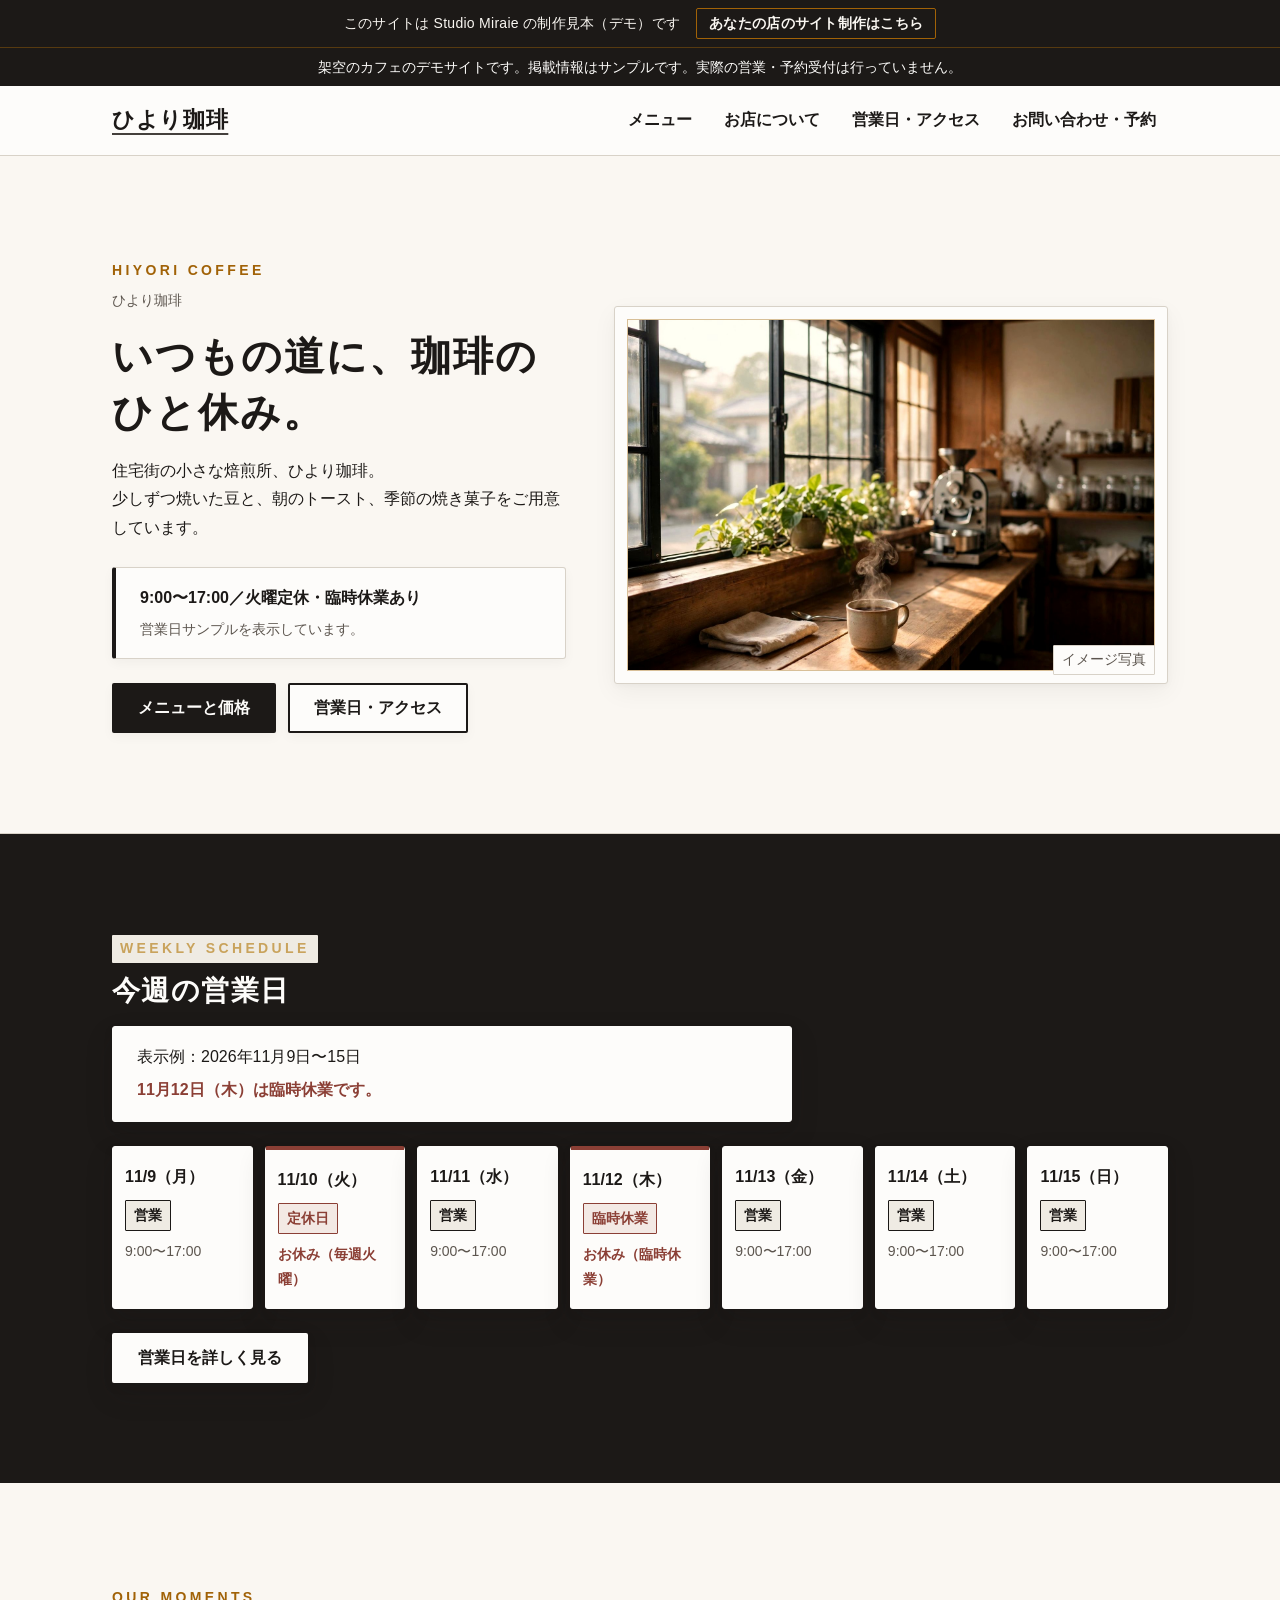
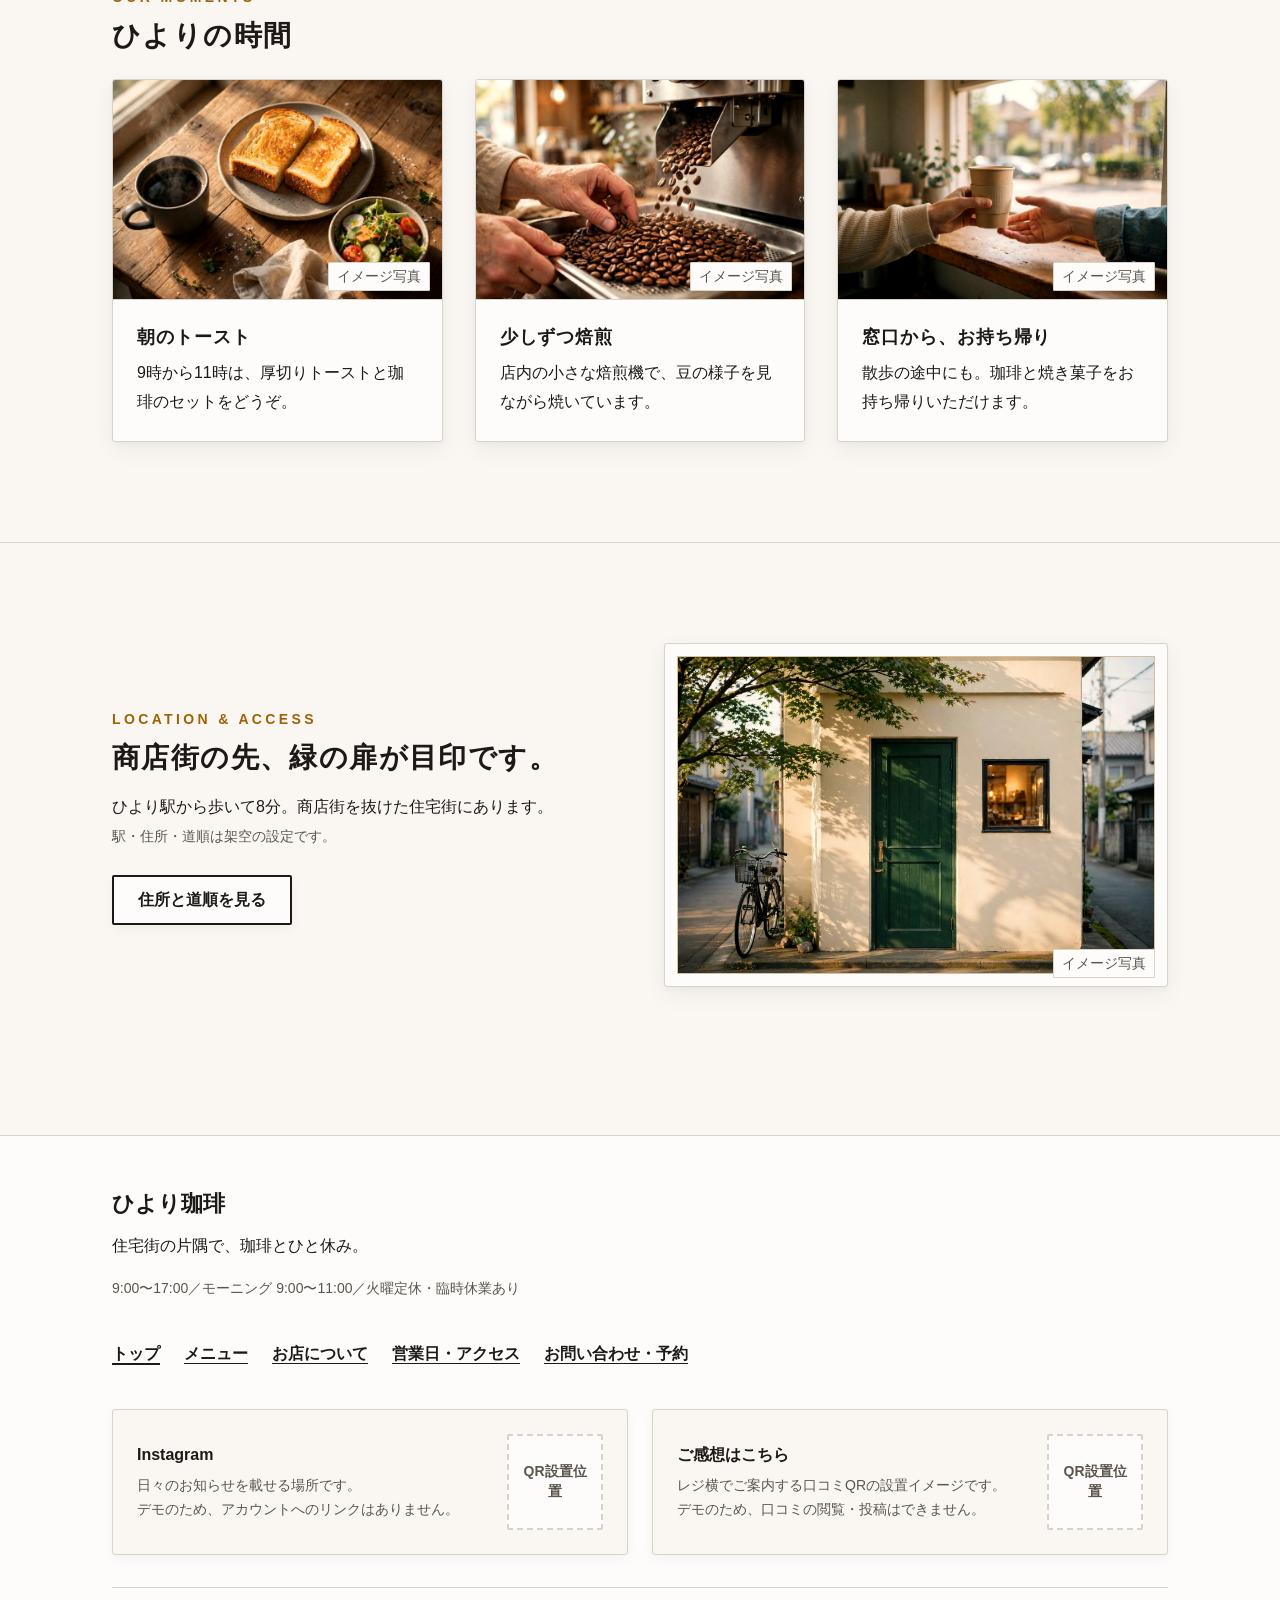
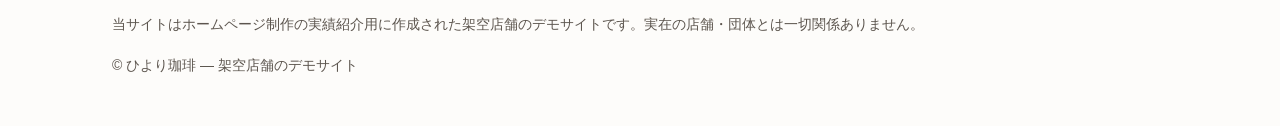
==== index.html @ 217078dc "Deploy site for cafe.studiomiraie.com (generated from site/ on master)" ====
<!DOCTYPE html>
<html lang="ja">
<head>
  <meta charset="UTF-8">
  <meta name="viewport" content="width=device-width, initial-scale=1.0">
  <meta name="robots" content="noindex, nofollow">
  <title>トップ｜ひより珈琲（架空カフェのデモ）</title>
  <meta name="description" content="住宅街の小さな焙煎所、ひより珈琲（架空のカフェのデモサイト）。少しずつ焼いた豆と朝のトースト、季節の焼き菓子、今週の営業日サンプルやアクセスをご案内します。">
  <link rel="stylesheet" href="css/style.css">
  <script src="js/main.js" defer></script>
  <script src="js/business-hours.js" defer></script>
</head>
<body>
  <a href="#main-content" class="skip-link">本文へ移動</a>

  <aside class="studio-bar" aria-label="制作元の案内">
    <div class="container studio-bar-inner">
      <p class="studio-bar-text">このサイトは Studio Miraie の制作見本（デモ）です</p>
      <a href="https://studio-miraie-portfolio.vercel.app" class="studio-bar-cta">あなたの店のサイト制作はこちら</a>
    </div>
  </aside>

  <div class="demo-banner" role="region" aria-label="デモサイトの告知">
    <p>架空のカフェのデモサイトです。掲載情報はサンプルです。実際の営業・予約受付は行っていません。</p>
  </div>

  <header class="site-header">
    <div class="container header-inner">
      <a href="index.html" class="site-logo" aria-current="page">ひより珈琲</a>
      <button type="button" id="nav-toggle" class="nav-toggle" aria-expanded="false" aria-controls="global-nav">
        <span class="nav-toggle-icon" aria-hidden="true"><span></span></span>
        <span>メニューを開く</span>
      </button>
      <nav id="global-nav" class="global-nav" aria-label="主要ナビゲーション">
        <ul class="global-nav-list">
          <li><a href="menu.html" class="global-nav-link">メニュー</a></li>
          <li><a href="about.html" class="global-nav-link">お店について</a></li>
          <li><a href="access.html" class="global-nav-link">営業日・アクセス</a></li>
          <li><a href="contact.html" class="global-nav-link">お問い合わせ・予約</a></li>
        </ul>
      </nav>
    </div>
  </header>

  <main id="main-content">
    <!-- ① ファーストビュー -->
    <section class="section">
      <div class="container hero-grid">
        <div class="hero-content prose">
          <p class="section-label">HIYORI COFFEE</p>
          <p class="note-text">ひより珈琲</p>
          <h1>いつもの道に、珈琲のひと休み。</h1>
          <p>
            住宅街の小さな焙煎所、ひより珈琲。<br>
            少しずつ焼いた豆と、朝のトースト、季節の焼き菓子をご用意しています。
          </p>
          <div class="hero-hours-box">
            <p class="hero-hours-main">9:00〜17:00／火曜定休・臨時休業あり</p>
            <p class="hero-hours-status" data-hours-status>営業日サンプルを表示しています。</p>
          </div>
          <div class="btn-group">
            <a href="menu.html" class="btn btn-primary">メニューと価格</a>
            <a href="access.html" class="btn btn-secondary">営業日・アクセス</a>
          </div>
        </div>

        <figure class="photo-frame hero-media">
          <img
            src="images/hero-interior.jpg"
            alt="朝の光が差し込む窓際の木のカウンターと珈琲（イメージ写真）"
            width="1600"
            height="1067"
          >
          <figcaption class="photo-caption">イメージ写真</figcaption>
        </figure>
      </div>
    </section>

    <!-- ② 今週の営業日（深緑の帯背景＋白い浮きカード） -->
    <section class="section section-green-band">
      <div class="container">
        <p class="section-label">WEEKLY SCHEDULE</p>
        <h2>今週の営業日</h2>
        <div class="hours-meta prose">
          <p data-hours-period>表示例：2026年11月9日〜15日</p>
          <p class="hours-alert">11月12日（木）は臨時休業です。</p>
        </div>

        <noscript>
          <div class="noscript-box">
            JavaScriptが無効のため、営業日サンプルのカード一覧を表示できません。営業時間：9:00〜17:00（モーニング 9:00〜11:00／ラストオーダー 16:30）、定休日：火曜日・ほか臨時休業あり。表示例（2026年11月9日〜15日）では11月10日（火）が定休日、11月12日（木）が臨時休業です。
          </div>
        </noscript>

        <ul id="weekly-hours-list" class="weekly-cards-list" aria-label="今週の営業日サンプル"></ul>

        <div class="section-link-wrap">
          <a href="access.html" class="btn btn-secondary">営業日を詳しく見る</a>
        </div>
      </div>
    </section>

    <!-- ③ 店の楽しみ -->
    <section class="section">
      <div class="container">
        <p class="section-label">OUR MOMENTS</p>
        <h2>ひよりの時間</h2>
        <div class="cards-grid-3">
          <article class="photo-card">
            <div class="photo-card-media">
              <img
                src="images/toast-set.jpg"
                alt="厚切りバタートーストとゆで卵、ブレンド珈琲のセット（イメージ写真）"
                width="1600"
                height="1067"
                loading="lazy"
              >
              <span class="photo-caption">イメージ写真</span>
            </div>
            <div class="photo-card-body">
              <h3>朝のトースト</h3>
              <p>9時から11時は、厚切りトーストと珈琲のセットをどうぞ。</p>
            </div>
          </article>

          <article class="photo-card">
            <div class="photo-card-media">
              <img
                src="images/roasting.jpg"
                alt="小さな焙煎機と珈琲豆を確かめる手元（イメージ写真）"
                width="1600"
                height="1067"
                loading="lazy"
              >
              <span class="photo-caption">イメージ写真</span>
            </div>
            <div class="photo-card-body">
              <h3>少しずつ焙煎</h3>
              <p>店内の小さな焙煎機で、豆の様子を見ながら焼いています。</p>
            </div>
          </article>

          <article class="photo-card">
            <div class="photo-card-media">
              <img
                src="images/takeout.jpg"
                alt="木の窓口から手渡すテイクアウト用の珈琲カップ（イメージ写真）"
                width="1600"
                height="1067"
                loading="lazy"
              >
              <span class="photo-caption">イメージ写真</span>
            </div>
            <div class="photo-card-body">
              <h3>窓口から、お持ち帰り</h3>
              <p>散歩の途中にも。珈琲と焼き菓子をお持ち帰りいただけます。</p>
            </div>
          </article>
        </div>
      </div>
    </section>

    <!-- ④ アクセスの要約 -->
    <section class="section">
      <div class="container two-col-section">
        <div class="prose">
          <p class="section-label">LOCATION &amp; ACCESS</p>
          <h2>商店街の先、緑の扉が目印です。</h2>
          <p>
            ひより駅から歩いて8分。商店街を抜けた住宅街にあります。<br>
            <span class="note-text">駅・住所・道順は架空の設定です。</span>
          </p>
          <div class="section-link-wrap">
            <a href="access.html#access" class="btn btn-secondary">住所と道順を見る</a>
          </div>
        </div>

        <figure class="photo-frame">
          <img
            src="images/storefront.jpg"
            alt="住宅街にある緑の扉が目印の小さなカフェの外観（イメージ写真）"
            width="1600"
            height="1067"
            loading="lazy"
          >
          <figcaption class="photo-caption">イメージ写真</figcaption>
        </figure>
      </div>
    </section>
  </main>

  <footer class="site-footer">
    <div class="container footer-stack">
      <!-- 1. 店名、短い紹介、営業時間 -->
      <div class="prose">
        <p class="footer-shop-title">ひより珈琲</p>
        <p>住宅街の片隅で、珈琲とひと休み。</p>
        <p class="note-text">9:00〜17:00／モーニング 9:00〜11:00／火曜定休・臨時休業あり</p>
      </div>

      <!-- 2. 全5ページへのリンク -->
      <nav aria-label="フッターナビゲーション">
        <ul class="footer-nav-list">
          <li><a href="index.html" class="footer-nav-link" aria-current="page">トップ</a></li>
          <li><a href="menu.html" class="footer-nav-link">メニュー</a></li>
          <li><a href="about.html" class="footer-nav-link">お店について</a></li>
          <li><a href="access.html" class="footer-nav-link">営業日・アクセス</a></li>
          <li><a href="contact.html" class="footer-nav-link">お問い合わせ・予約</a></li>
        </ul>
      </nav>

      <!-- 3. Instagram導線とQRの置き場 / 4. 口コミQRの置き場 -->
      <div class="footer-qr-grid">
        <div class="qr-card">
          <div class="qr-card-text">
            <p class="qr-card-title">Instagram</p>
            <p class="note-text">日々のお知らせを載せる場所です。<br>デモのため、アカウントへのリンクはありません。</p>
          </div>
          <div class="qr-placeholder-box" aria-label="InstagramのQR設置位置（デモ用プレースホルダ）">
            QR設置位置
          </div>
        </div>

        <div class="qr-card">
          <div class="qr-card-text">
            <p class="qr-card-title">ご感想はこちら</p>
            <p class="note-text">レジ横でご案内する口コミQRの設置イメージです。<br>デモのため、口コミの閲覧・投稿はできません。</p>
          </div>
          <div class="qr-placeholder-box" aria-label="口コミのQR設置位置（デモ用プレースホルダ）">
            QR設置位置
          </div>
        </div>
      </div>

      <!-- 5. デモの注記と著作権表記 -->
      <div class="footer-bottom">
        <p>当サイトはホームページ制作の実績紹介用に作成された架空店舗のデモサイトです。実在の店舗・団体とは一切関係ありません。</p>
        <p>© ひより珈琲 — 架空店舗のデモサイト</p>
      </div>
    </div>
  </footer>

  <!-- スマホ固定下部バー -->
  <nav class="mobile-bottom-bar" aria-label="スマホ用クイックメニュー">
    <a href="contact.html#phone" class="mobile-bottom-link">
      <span class="mobile-bottom-icon" aria-hidden="true">●</span>
      <span>電話する</span>
    </a>
    <a href="access.html#access" class="mobile-bottom-link">
      <span class="mobile-bottom-icon" aria-hidden="true">▲</span>
      <span>地図を見る</span>
    </a>
    <a href="menu.html" class="mobile-bottom-link">
      <span class="mobile-bottom-icon" aria-hidden="true">■</span>
      <span>メニュー</span>
    </a>
  </nav>
</body>
</html>
---- css/style.css ----
@charset "UTF-8";

/* ==========================================================================
   ひより珈琲 デモサイト スタイルシート (run 2: 写真・明朝見出し・立体カード対応)
   デザイントークン・共通レイアウト・各ページ装飾
   ========================================================================== */

:root {
  /* Color Tokens */
  --bg-base: #FAF7F2;
  --bg-surface: #FDFCFA;
  --text-main: #1C1917;
  --text-sub: #5C554E;
  --color-green: #1C1917;
  --color-green-tint: #EFEBE3;
  --color-brown: #44403C;
  --color-brown-tint: #F1EDE6;
  --color-border: #D8D2C8;
  --color-closed: #8B3F35;
  --color-closed-tint: #F3E9E4;
  --color-focus: #1C1917;
  --color-accent: #A16207;

  /* Typography */
  --font-sans: -apple-system, BlinkMacSystemFont, "Hiragino Kaku Gothic ProN", "Yu Gothic", Meiryo, sans-serif;
  --font-serif: "Hiragino Mincho ProN", "Yu Mincho", serif;

  /* Spacing Scale (4 / 8 / 12 / 16 / 24 / 32 / 48 / 64 / 80px) */
  --space-4: 4px;
  --space-8: 8px;
  --space-12: 12px;
  --space-16: 16px;
  --space-24: 24px;
  --space-32: 32px;
  --space-48: 48px;
  --space-64: 64px;
  --space-80: 80px;

  /* Radius */
  --radius-card: 3px;
  --radius-btn: 2px;
  --radius-label: 1px;

  /* Elevation (Shadows) */
  --shadow-card: 0 8px 24px rgba(28, 25, 23, 0.05), 0 2px 6px rgba(28, 25, 23, 0.03);
  --shadow-card-strong: 0 12px 28px rgba(28, 25, 23, 0.16), 0 4px 10px rgba(28, 25, 23, 0.08);
  --shadow-subtle: 0 4px 12px rgba(28, 25, 23, 0.04);

  /* Layout */
  --container-max: 1120px;
  --prose-max: 680px;
  --bottom-bar-height: 64px;
}

/* ==========================================================================
   Reset & Base
   ========================================================================== */

*,
*::before,
*::after {
  box-sizing: border-box;
}

html {
  font-size: 100%;
  scroll-behavior: smooth;
  -webkit-text-size-adjust: 100%;
}

@media (prefers-reduced-motion: reduce) {
  html {
    scroll-behavior: auto;
  }
  *,
  *::before,
  *::after {
    animation-duration: 0.01ms !important;
    animation-iteration-count: 1 !important;
    transition-duration: 0.01ms !important;
    scroll-behavior: auto !important;
  }
}

body {
  margin: 0;
  background-color: var(--bg-base);
  color: var(--text-main);
  font-family: var(--font-sans);
  font-size: 1rem; /* 16px */
  line-height: 1.8;
  overflow-x: hidden;
  padding-bottom: calc(var(--bottom-bar-height) + var(--space-24) + env(safe-area-inset-bottom, 0px));
}

@media (min-width: 768px) {
  body {
    padding-bottom: 0;
  }
}

img,
svg {
  max-width: 100%;
  display: block;
}

/* Focus styles for keyboard accessibility */
:focus-visible {
  outline: 3px solid var(--color-focus);
  outline-offset: 2px;
}

:focus:not(:focus-visible) {
  outline: none;
}

a {
  color: var(--color-green);
  text-decoration: underline;
  text-underline-offset: 4px;
  transition: background-color 0.15s ease, color 0.15s ease;
}

a:hover {
  color: var(--text-main);
}

/* Heading styles */
h1,
h2,
.site-logo {
  font-family: var(--font-serif);
  color: var(--text-main);
  line-height: 1.4;
  letter-spacing: 0.03em;
  margin-top: 0;
}

h1 {
  font-size: 2rem; /* 32px */
  font-weight: 700;
  margin-bottom: var(--space-16);
}

@media (min-width: 768px) {
  h1 {
    font-size: 2.5rem; /* 40px (<= 44px limit) */
  }
}

h2 {
  font-size: 1.5rem; /* 24px */
  font-weight: 700;
  margin-bottom: var(--space-16);
}

@media (min-width: 768px) {
  h2 {
    font-size: 1.75rem; /* 28px */
  }
}

h3 {
  font-family: var(--font-sans);
  font-size: 1.125rem; /* 18px */
  font-weight: 700;
  line-height: 1.5;
  margin-top: 0;
  margin-bottom: var(--space-8);
  color: var(--text-main);
}

p {
  margin-top: 0;
  margin-bottom: var(--space-16);
}

p:last-child {
  margin-bottom: 0;
}

/* Section small English label above headings */
.section-label {
  display: inline-block;
  font-family: var(--font-sans);
  font-size: 0.875rem; /* 14px */
  font-weight: 700;
  letter-spacing: 0.12em;
  text-transform: uppercase;
  color: var(--color-green);
  line-height: 1.4;
  margin-top: 0;
  margin-bottom: var(--space-8);
}

/* Anchor targets scroll margin so fixed bar or edges never obscure headings */
[id] {
  scroll-margin-top: var(--space-24);
  scroll-margin-bottom: calc(var(--bottom-bar-height) + var(--space-24) + env(safe-area-inset-bottom, 0px));
}

/* Screen-reader only utility */
.sr-only {
  position: absolute;
  width: 1px;
  height: 1px;
  padding: 0;
  margin: -1px;
  overflow: hidden;
  clip: rect(0, 0, 0, 0);
  white-space: nowrap;
  border: 0;
}

/* Skip Link */
.skip-link {
  position: absolute;
  top: -100px;
  left: var(--space-16);
  z-index: 1000;
  background-color: var(--bg-surface);
  color: var(--text-main);
  padding: var(--space-12) var(--space-16);
  border: 2px solid var(--color-focus);
  border-radius: var(--radius-btn);
  font-weight: 700;
  text-decoration: none;
}

.skip-link:focus {
  top: var(--space-12);
}

/* ==========================================================================
   Layout Containers & Sections
   ========================================================================== */

.container {
  width: 100%;
  max-width: var(--container-max);
  margin-left: auto;
  margin-right: auto;
  padding-left: 20px;
  padding-right: 20px;
}

@media (min-width: 768px) {
  .container {
    padding-left: var(--space-32);
    padding-right: var(--space-32);
  }
}

.prose {
  max-width: var(--prose-max);
}

.section {
  padding-top: var(--space-48);
  padding-bottom: var(--space-48);
  border-bottom: 1px solid var(--color-border);
}

.section:last-child {
  border-bottom: none;
}

@media (min-width: 768px) {
  .section {
    padding-top: var(--space-80);
    padding-bottom: var(--space-80);
  }
}

/* Deep green band section ("今週の営業日") */
.section-green-band {
  background-color: var(--color-green);
  color: var(--bg-surface);
  border-bottom: none;
}

.section-green-band h2 {
  color: var(--bg-surface);
}

.section-green-band .section-label {
  background-color: var(--color-green-tint);
  color: var(--color-green);
  padding: var(--space-4) var(--space-8);
  border-radius: var(--radius-label);
}

.section-green-band :focus-visible {
  outline-color: var(--bg-surface);
}

.page-header {
  padding-top: var(--space-32);
  padding-bottom: var(--space-32);
  border-bottom: 1px solid var(--color-border);
}

@media (min-width: 768px) {
  .page-header {
    padding-top: var(--space-48);
    padding-bottom: var(--space-48);
  }
}

.note-text {
  font-size: 0.875rem; /* 14px */
  color: var(--text-sub);
  line-height: 1.7;
}

/* ==========================================================================
   Demo Banner & Header
   ========================================================================== */

.demo-banner {
  background-color: var(--color-green);
  color: var(--bg-surface);
  font-size: 0.875rem; /* 14px */
  line-height: 1.6;
  padding: var(--space-8) 20px;
  text-align: center;
}

.demo-banner p {
  margin: 0;
  max-width: var(--container-max);
  margin-left: auto;
  margin-right: auto;
}

.site-header {
  background-color: var(--bg-surface);
  border-bottom: 1px solid var(--color-border);
}

.header-inner {
  display: flex;
  flex-wrap: wrap;
  align-items: center;
  justify-content: space-between;
  padding-top: var(--space-12);
  padding-bottom: var(--space-12);
  gap: var(--space-12);
}

.site-logo {
  font-size: 1.375rem; /* 22px */
  font-weight: 700;
  color: var(--text-main);
  text-decoration: none;
  display: inline-flex;
  align-items: center;
  min-height: 44px;
  padding: var(--space-4) var(--space-8);
  margin-left: -8px;
  border-radius: var(--radius-btn);
}

.site-logo:hover {
  color: var(--color-green);
}

.site-logo[aria-current="page"] {
  text-decoration: underline;
  text-decoration-color: var(--color-brown);
  text-underline-offset: 6px;
}

/* Mobile Nav Toggle Button */
.nav-toggle {
  display: none;
  align-items: center;
  justify-content: center;
  gap: var(--space-8);
  min-height: 44px;
  min-width: 44px;
  padding: var(--space-8) var(--space-12);
  background-color: var(--bg-base);
  color: var(--text-main);
  border: 1px solid var(--color-border);
  border-radius: var(--radius-btn);
  font-family: var(--font-sans);
  font-size: 0.875rem;
  font-weight: 700;
  cursor: pointer;
}

.nav-toggle:hover {
  background-color: var(--color-green-tint);
  border-color: var(--color-green);
}

.nav-toggle-icon {
  display: inline-block;
  width: 16px;
  height: 12px;
  position: relative;
}

.nav-toggle-icon::before,
.nav-toggle-icon::after,
.nav-toggle-icon span {
  content: "";
  position: absolute;
  left: 0;
  width: 100%;
  height: 2px;
  background-color: var(--text-main);
  transition: transform 0.15s ease, opacity 0.15s ease;
}

.nav-toggle-icon::before {
  top: 0;
}

.nav-toggle-icon span {
  top: 5px;
}

.nav-toggle-icon::after {
  bottom: 0;
}

.nav-toggle[aria-expanded="true"] .nav-toggle-icon::before {
  transform: translateY(5px) rotate(45deg);
}

.nav-toggle[aria-expanded="true"] .nav-toggle-icon span {
  opacity: 0;
}

.nav-toggle[aria-expanded="true"] .nav-toggle-icon::after {
  transform: translateY(-5px) rotate(-45deg);
}

/* Global Nav */
.global-nav {
  width: 100%;
}

.global-nav-list {
  list-style: none;
  margin: 0;
  padding: 0;
  display: flex;
  flex-direction: column;
  gap: var(--space-4);
}

.global-nav-link {
  display: flex;
  align-items: center;
  min-height: 44px;
  padding: var(--space-8) var(--space-12);
  color: var(--text-main);
  text-decoration: none;
  font-weight: 600;
  border-radius: var(--radius-btn);
}

.global-nav-link:hover {
  background-color: var(--color-green-tint);
  color: var(--color-green);
}

.global-nav-link[aria-current="page"] {
  background-color: var(--color-green-tint);
  color: var(--color-green);
  font-weight: 700;
}

/* JS-initialized collapsible behavior on <768px */
@media (max-width: 767px) {
  .site-header.js-nav-ready .nav-toggle {
    display: inline-flex;
  }

  .site-header.js-nav-ready .global-nav {
    display: none;
    padding-top: var(--space-8);
    border-top: 1px solid var(--color-border);
  }

  .site-header.js-nav-ready .global-nav.is-open {
    display: block;
  }
}

@media (min-width: 768px) {
  .nav-toggle {
    display: none !important;
  }

  .global-nav {
    width: auto;
    display: block !important;
  }

  .global-nav-list {
    flex-direction: row;
    align-items: center;
    gap: var(--space-8);
  }
}

/* ==========================================================================
   Buttons & Links
   ========================================================================== */

.btn-group {
  display: flex;
  flex-wrap: wrap;
  gap: var(--space-12);
  margin-top: var(--space-24);
}

.btn {
  display: inline-flex;
  align-items: center;
  justify-content: center;
  min-height: 44px;
  min-width: 44px;
  padding: var(--space-12) var(--space-24);
  font-family: var(--font-sans);
  font-size: 1rem;
  font-weight: 700;
  line-height: 1.4;
  text-decoration: none;
  border-radius: var(--radius-btn);
  border: 2px solid transparent;
  cursor: pointer;
  box-shadow: var(--shadow-subtle);
  transition: background-color 0.15s ease, color 0.15s ease, border-color 0.15s ease;
}

.btn-primary {
  background-color: var(--color-green);
  color: var(--bg-surface);
  border-color: var(--color-green);
}

.btn-primary:hover {
  background-color: #0C0A09;
  border-color: #0C0A09;
  color: var(--bg-surface);
}

.btn-secondary {
  background-color: var(--bg-surface);
  color: var(--color-green);
  border-color: var(--color-green);
}

.btn-secondary:hover {
  background-color: var(--color-green-tint);
  color: var(--text-main);
}

.section-green-band .btn-secondary {
  background-color: var(--bg-surface);
  color: var(--color-green);
  border-color: var(--bg-surface);
  box-shadow: var(--shadow-card-strong);
}

.section-green-band .btn-secondary:hover {
  background-color: var(--color-green-tint);
  border-color: var(--color-green-tint);
  color: var(--text-main);
}

.btn:disabled {
  opacity: 0.55;
  cursor: not-allowed;
}

.section-link-wrap {
  margin-top: var(--space-24);
}

/* ==========================================================================
   Photos, Cards & Labels
   ========================================================================== */

.photo-frame {
  position: relative;
  width: 100%;
  background-color: #EFEBE3;
  border: 1px solid var(--color-border);
  border-radius: var(--radius-card);
  box-shadow: var(--shadow-card);
  overflow: hidden;
  margin: 0;
}

.photo-frame img,
.photo-card-media img {
  width: 100%;
  height: auto;
  aspect-ratio: 3 / 2;
  object-fit: cover;
  display: block;
}

.photo-caption {
  position: absolute;
  bottom: var(--space-8);
  right: var(--space-12);
  font-size: 0.875rem; /* 14px */
  line-height: 1.4;
  color: var(--text-sub);
  background-color: var(--bg-surface);
  padding: var(--space-4) var(--space-8);
  border-radius: var(--radius-label);
  border: 1px solid var(--color-border);
}

.card {
  background-color: var(--bg-surface);
  border: 1px solid var(--color-border);
  border-radius: var(--radius-card);
  box-shadow: var(--shadow-card);
  padding: var(--space-24);
}

.photo-card {
  background-color: var(--bg-surface);
  border: 1px solid var(--color-border);
  border-radius: var(--radius-card);
  box-shadow: var(--shadow-card);
  overflow: hidden;
  display: flex;
  flex-direction: column;
}

.photo-card-media {
  position: relative;
  width: 100%;
  background-color: #EFEBE3;
  border-bottom: 1px solid var(--color-border);
}

.photo-card-body {
  padding: var(--space-24);
  flex: 1;
}

.badge {
  display: inline-flex;
  align-items: center;
  padding: var(--space-4) var(--space-8);
  font-size: 0.875rem;
  font-weight: 700;
  line-height: 1.5;
  border-radius: var(--radius-label);
  border: 1px solid transparent;
}

.badge-open {
  background-color: var(--color-green-tint);
  color: var(--color-green);
  border-color: var(--color-green);
}

.badge-closed {
  background-color: var(--color-closed-tint);
  color: var(--color-closed);
  border-color: var(--color-closed);
}

/* ==========================================================================
   Hero Section (Photo as Hero: Mobile stacked, PC 55% photo on right)
   ========================================================================== */

.hero-grid {
  display: grid;
  grid-template-columns: 1fr;
  gap: var(--space-24);
  align-items: center;
}

/* Mobile: photo on top, heading & content below */
.hero-media {
  order: -1;
}

@media (min-width: 768px) {
  .hero-grid {
    /* 45% text on left, 55% large photo on right */
    grid-template-columns: 9fr 11fr;
    gap: var(--space-32);
  }

  .hero-media {
    order: 0;
  }
}

@media (min-width: 1024px) {
  .hero-grid {
    gap: var(--space-48);
  }
}

.hero-hours-box {
  background-color: var(--bg-surface);
  border: 1px solid var(--color-border);
  border-left: 4px solid var(--color-green);
  border-radius: var(--radius-card);
  box-shadow: var(--shadow-subtle);
  padding: var(--space-16) var(--space-24);
  margin-top: var(--space-24);
}

.hero-hours-main {
  font-weight: 700;
  margin-bottom: var(--space-4);
}

.hero-hours-status {
  font-size: 0.875rem;
  color: var(--text-sub);
  margin-bottom: 0;
}

/* ==========================================================================
   Feature / Intro Cards (3 columns on >=768px)
   ========================================================================== */

.cards-grid-3 {
  display: grid;
  grid-template-columns: 1fr;
  gap: var(--space-24);
  margin-top: var(--space-24);
}

@media (min-width: 768px) {
  .cards-grid-3 {
    grid-template-columns: repeat(3, 1fr);
    gap: var(--space-24);
  }
}

@media (min-width: 1024px) {
  .cards-grid-3 {
    gap: var(--space-32);
  }
}

/* ==========================================================================
   Weekly Business Hours (Top Page & Access Page)
   ========================================================================== */

.hours-meta {
  background-color: var(--bg-surface);
  color: var(--text-main);
  border: 1px solid var(--color-border);
  border-radius: var(--radius-card);
  box-shadow: var(--shadow-card);
  padding: var(--space-16) var(--space-24);
  margin-bottom: var(--space-24);
}

.section-green-band .hours-meta {
  border-color: var(--bg-surface);
  box-shadow: var(--shadow-card-strong);
}

.hours-meta p {
  margin-bottom: var(--space-4);
}

.hours-meta p:last-child {
  margin-bottom: 0;
}

.hours-alert {
  color: var(--color-closed);
  font-weight: 700;
}

/* Top page 7-day cards: vertical on mobile, 7 columns on wide screen */
.weekly-cards-list {
  list-style: none;
  margin: 0;
  padding: 0;
  display: grid;
  grid-template-columns: 1fr;
  gap: var(--space-12);
}

.weekly-card {
  background-color: var(--bg-surface);
  color: var(--text-main);
  border: 1px solid var(--color-border);
  border-radius: var(--radius-card);
  box-shadow: var(--shadow-card);
  padding: var(--space-12) var(--space-16);
  display: flex;
  flex-wrap: wrap;
  align-items: center;
  justify-content: space-between;
  gap: var(--space-8);
}

.section-green-band .weekly-card {
  border-color: var(--bg-surface);
  box-shadow: var(--shadow-card-strong);
}

.weekly-card.is-closed {
  background-color: var(--bg-surface);
  border-left: 4px solid var(--color-closed);
}

.weekly-card-date {
  font-weight: 700;
  color: var(--text-main);
  min-width: 96px;
}

.weekly-card-body {
  display: flex;
  align-items: center;
  gap: var(--space-12);
  flex-wrap: wrap;
}

.weekly-card-hours {
  font-size: 0.875rem;
  color: var(--text-sub);
  font-variant-numeric: tabular-nums;
}

.weekly-card.is-closed .weekly-card-hours {
  color: var(--color-closed);
  font-weight: 700;
}

@media (min-width: 960px) {
  .weekly-cards-list {
    grid-template-columns: repeat(7, 1fr);
    gap: var(--space-12);
  }

  .weekly-card {
    flex-direction: column;
    align-items: flex-start;
    justify-content: flex-start;
    padding: var(--space-16) var(--space-12);
  }

  .weekly-card.is-closed {
    border-left: 1px solid var(--bg-surface);
    border-top: 4px solid var(--color-closed);
  }

  .weekly-card-date {
    min-width: 0;
  }

  .weekly-card-body {
    flex-direction: column;
    align-items: flex-start;
    gap: var(--space-8);
  }
}

/* Access page 7-column calendar table (kept 7 columns even on 320px) */
.week-calendar-table {
  width: 100%;
  border-collapse: collapse;
  table-layout: fixed;
  background-color: var(--bg-surface);
  border: 1px solid var(--color-border);
  box-shadow: var(--shadow-card);
  margin-bottom: var(--space-24);
}

.week-calendar-table th,
.week-calendar-table td {
  border: 1px solid var(--color-border);
  padding: var(--space-8) 0;
  text-align: center;
  vertical-align: top;
}

.week-calendar-table th {
  background-color: #F2ECE1;
  font-size: 0.875rem; /* 14px */
  font-weight: 700;
  color: var(--text-main);
}

.cal-date {
  display: block;
  font-size: 0.875rem; /* 14px */
  font-weight: 700;
  line-height: 1.3;
  margin-bottom: var(--space-4);
  font-variant-numeric: tabular-nums;
  letter-spacing: -0.02em;
  white-space: nowrap;
}

.cal-status {
  display: inline-block;
  font-size: 0.875rem; /* 14px */
  font-weight: 700;
  padding: var(--space-4);
  border-radius: var(--radius-label);
  line-height: 1.2;
  white-space: nowrap;
}

.cal-status-open {
  background-color: var(--color-green-tint);
  color: var(--color-green);
}

.cal-status-closed {
  background-color: var(--color-closed-tint);
  color: var(--color-closed);
}

.cal-hours {
  display: none;
  font-size: 0.875rem; /* 14px */
  color: var(--text-sub);
  margin-top: var(--space-4);
  font-variant-numeric: tabular-nums;
}

@media (min-width: 768px) {
  .week-calendar-table th,
  .week-calendar-table td {
    padding: var(--space-12) var(--space-8);
  }

  .cal-date {
    font-size: 0.9375rem;
    letter-spacing: normal;
  }

  .cal-status {
    font-size: 0.875rem; /* 14px */
    padding: var(--space-4) var(--space-8);
  }

  .cal-hours {
    display: block;
  }
}

.calendar-detail-list {
  list-style: none;
  margin: 0;
  padding: 0;
  border-top: 1px solid var(--color-border);
}

.calendar-detail-item {
  display: flex;
  flex-wrap: wrap;
  align-items: center;
  justify-content: space-between;
  gap: var(--space-8);
  padding: var(--space-12) 0;
  border-bottom: 1px solid var(--color-border);
}

.calendar-detail-date {
  font-weight: 700;
  min-width: 110px;
}

.calendar-detail-info {
  display: flex;
  align-items: center;
  gap: var(--space-12);
}

/* ==========================================================================
   Menu List & Featured Photo Cards
   ========================================================================== */

.menu-section-body {
  max-width: 840px;
}

/* Featured menu card with photo */
.menu-featured-card {
  background-color: var(--bg-surface);
  border: 1px solid var(--color-border);
  border-radius: var(--radius-card);
  box-shadow: var(--shadow-card);
  overflow: hidden;
  margin-top: var(--space-24);
  display: grid;
  grid-template-columns: 1fr;
}

.menu-featured-media {
  position: relative;
  width: 100%;
  background-color: #EFEBE3;
  border-bottom: 1px solid var(--color-border);
}

.menu-featured-media img {
  width: 100%;
  height: 100%;
  aspect-ratio: 3 / 2;
  object-fit: cover;
  display: block;
}

.menu-featured-body {
  padding: var(--space-24);
  display: flex;
  flex-direction: column;
  justify-content: center;
  gap: var(--space-12);
}

@media (min-width: 768px) {
  .menu-featured-card {
    grid-template-columns: 5fr 6fr;
  }

  .menu-featured-media {
    border-bottom: none;
    border-right: 1px solid var(--color-border);
  }

  .menu-featured-body {
    padding: var(--space-32);
  }
}

/* Conventional text menu rows */
.menu-list {
  list-style: none;
  margin: var(--space-24) 0 0;
  padding: 0;
  display: grid;
  grid-template-columns: 1fr;
  gap: var(--space-16);
}

.menu-item {
  background-color: var(--bg-surface);
  border: 1px solid var(--color-border);
  border-radius: var(--radius-card);
  box-shadow: var(--shadow-subtle);
  padding: var(--space-16) var(--space-24);
  display: flex;
  flex-direction: column;
  gap: var(--space-8);
}

.menu-item-header {
  display: flex;
  flex-wrap: wrap;
  align-items: baseline;
  justify-content: space-between;
  gap: var(--space-8);
  border-bottom: 1px dashed var(--color-border);
  padding-bottom: var(--space-8);
}

.menu-item-name {
  font-size: 1.125rem;
  font-weight: 700;
  margin: 0;
}

.menu-item-price {
  font-weight: 700;
  color: var(--color-accent);
  font-variant-numeric: tabular-nums;
  white-space: nowrap;
}

.menu-item-desc {
  margin: 0;
  color: var(--text-sub);
  font-size: 1rem; /* 16px */
}

.beans-box {
  background-color: var(--bg-surface);
  border: 1px solid var(--color-border);
  border-left: 4px solid var(--color-brown);
  border-radius: var(--radius-card);
  box-shadow: var(--shadow-card);
  padding: var(--space-24);
  margin-top: var(--space-16);
}

.beans-price {
  font-weight: 700;
  font-size: 1.125rem;
  color: var(--color-accent);
  font-variant-numeric: tabular-nums;
  margin-top: 0;
}

/* ==========================================================================
   About & Access Details
   ========================================================================== */

.two-col-section {
  display: grid;
  grid-template-columns: 1fr;
  gap: var(--space-24);
  align-items: center;
}

@media (min-width: 768px) {
  .two-col-section {
    grid-template-columns: 1fr 1fr;
    gap: var(--space-32);
  }
}

@media (min-width: 1024px) {
  .two-col-section {
    gap: var(--space-48);
  }
}

.info-dl {
  margin: var(--space-24) 0 0;
  background-color: var(--bg-surface);
  border: 1px solid var(--color-border);
  border-radius: var(--radius-card);
  box-shadow: var(--shadow-card);
  padding: var(--space-16) var(--space-24);
}

.info-dl-row {
  display: grid;
  grid-template-columns: 1fr;
  gap: var(--space-4);
  padding: var(--space-12) 0;
  border-bottom: 1px solid var(--color-border);
}

.info-dl-row:last-child {
  border-bottom: none;
}

@media (min-width: 600px) {
  .info-dl-row {
    grid-template-columns: 160px 1fr;
    gap: var(--space-16);
  }
}

.info-dl dt {
  font-weight: 700;
  color: var(--text-main);
}

.info-dl dd {
  margin: 0;
  color: var(--text-main);
}

.route-list {
  margin: var(--space-16) 0;
  padding-left: var(--space-24);
}

.route-list li {
  margin-bottom: var(--space-8);
}

/* ==========================================================================
   Contact Page & Form Mock
   ========================================================================== */

.notice-banner-box {
  background-color: var(--color-brown-tint);
  border: 2px solid var(--color-brown);
  border-radius: var(--radius-card);
  box-shadow: var(--shadow-subtle);
  padding: var(--space-16) var(--space-24);
  margin-top: var(--space-16);
  font-weight: 700;
}

.phone-display-box {
  background-color: var(--bg-surface);
  border: 1px solid var(--color-border);
  border-radius: var(--radius-card);
  box-shadow: var(--shadow-card);
  padding: var(--space-24);
  margin-top: var(--space-16);
}

.phone-number-text {
  font-size: 1.25rem;
  font-weight: 700;
  color: var(--text-main);
  margin-bottom: var(--space-4);
}

.contact-form {
  background-color: var(--bg-surface);
  border: 1px solid var(--color-border);
  border-radius: var(--radius-card);
  box-shadow: var(--shadow-card);
  padding: var(--space-24);
  margin-top: var(--space-24);
}

@media (min-width: 768px) {
  .contact-form {
    padding: var(--space-32);
  }
}

.form-field {
  margin-bottom: var(--space-24);
}

.form-label {
  display: flex;
  flex-wrap: wrap;
  align-items: center;
  gap: var(--space-8);
  font-weight: 700;
  margin-bottom: var(--space-8);
}

.tag-required {
  background-color: var(--color-closed-tint);
  color: var(--color-closed);
  border: 1px solid var(--color-closed);
  font-size: 0.875rem; /* 14px */
  line-height: 1.4;
  padding: var(--space-4) var(--space-8);
  border-radius: var(--radius-label);
}

.tag-optional {
  background-color: #EFEAE1;
  color: var(--text-sub);
  border: 1px solid var(--color-border);
  font-size: 0.875rem; /* 14px */
  line-height: 1.4;
  padding: var(--space-4) var(--space-8);
  border-radius: var(--radius-label);
}

.form-input,
.form-select,
.form-textarea {
  width: 100%;
  min-height: 44px;
  padding: var(--space-8) var(--space-12);
  font-family: var(--font-sans);
  font-size: 1rem;
  line-height: 1.5;
  color: var(--text-main);
  background-color: var(--bg-base);
  border: 1px solid var(--color-border);
  border-radius: var(--radius-btn);
}

.form-textarea {
  resize: vertical;
  min-height: 120px;
}

.form-input[aria-invalid="true"],
.form-select[aria-invalid="true"],
.form-textarea[aria-invalid="true"] {
  border-color: var(--color-closed);
  border-width: 2px;
  background-color: #FFF9F8;
}

.conditional-group {
  background-color: var(--bg-base);
  border: 1px solid var(--color-border);
  border-radius: var(--radius-card);
  padding: var(--space-16);
  margin-bottom: var(--space-24);
}

.conditional-group[hidden] {
  display: none !important;
}

.checkbox-wrap {
  display: flex;
  align-items: flex-start;
  gap: var(--space-12);
  min-height: 44px;
  padding: var(--space-8) 0;
}

.checkbox-wrap input[type="checkbox"] {
  width: 22px;
  height: 22px;
  margin-top: var(--space-4);
  flex-shrink: 0;
  accent-color: var(--color-green);
}

.field-error {
  color: var(--color-closed);
  font-size: 0.875rem;
  font-weight: 700;
  margin-top: var(--space-8);
  margin-bottom: 0;
}

.field-error[hidden] {
  display: none !important;
}

.form-feedback {
  margin-top: var(--space-24);
  padding: var(--space-16) var(--space-24);
  border-radius: var(--radius-btn);
  font-weight: 700;
}

.form-feedback[hidden] {
  display: none !important;
}

.form-feedback.is-error {
  background-color: var(--color-closed-tint);
  color: var(--color-closed);
  border: 2px solid var(--color-closed);
}

.form-feedback.is-success {
  background-color: var(--color-green-tint);
  color: var(--color-green);
  border: 2px solid var(--color-green);
}

.noscript-box {
  background-color: var(--color-closed-tint);
  color: var(--color-closed);
  border: 1px solid var(--color-closed);
  border-radius: var(--radius-btn);
  padding: var(--space-12) var(--space-16);
  margin-bottom: var(--space-16);
  font-weight: 700;
}

/* ==========================================================================
   Site Footer
   ========================================================================== */

.site-footer {
  background-color: var(--bg-surface);
  border-top: 1px solid var(--color-border);
  padding-top: var(--space-48);
  padding-bottom: var(--space-48);
  margin-top: var(--space-48);
}

.footer-stack {
  display: flex;
  flex-direction: column;
  gap: var(--space-32);
}

.footer-shop-title {
  font-family: var(--font-serif);
  font-size: 1.375rem;
  font-weight: 700;
  margin-bottom: var(--space-8);
}

.footer-nav-list {
  list-style: none;
  margin: 0;
  padding: 0;
  display: flex;
  flex-wrap: wrap;
  gap: var(--space-8) var(--space-16);
}

.footer-nav-link {
  display: inline-flex;
  align-items: center;
  min-height: 44px;
  padding: var(--space-4) var(--space-8);
  margin-left: -8px;
  font-weight: 600;
}

.footer-nav-link[aria-current="page"] {
  font-weight: 700;
  color: var(--text-main);
  text-decoration-thickness: 2px;
}

.footer-qr-grid {
  display: grid;
  grid-template-columns: 1fr;
  gap: var(--space-24);
}

@media (min-width: 768px) {
  .footer-qr-grid {
    grid-template-columns: repeat(2, 1fr);
  }
}

.qr-card {
  background-color: var(--bg-base);
  border: 1px solid var(--color-border);
  border-radius: var(--radius-card);
  box-shadow: var(--shadow-subtle);
  padding: var(--space-24);
  display: flex;
  flex-wrap: wrap;
  align-items: center;
  justify-content: space-between;
  gap: var(--space-16);
}

.qr-card-text {
  flex: 1 1 200px;
}

.qr-card-title {
  font-weight: 700;
  margin-bottom: var(--space-4);
}

.qr-placeholder-box {
  width: 96px;
  height: 96px;
  background-color: var(--bg-surface);
  border: 2px dashed var(--color-border);
  border-radius: var(--radius-btn);
  display: flex;
  align-items: center;
  justify-content: center;
  text-align: center;
  font-size: 0.875rem; /* 14px */
  line-height: 1.4;
  font-weight: 700;
  color: var(--text-sub);
  padding: var(--space-8);
  flex-shrink: 0;
}

.footer-bottom {
  border-top: 1px solid var(--color-border);
  padding-top: var(--space-24);
  font-size: 0.875rem;
  color: var(--text-sub);
}

/* ==========================================================================
   Mobile Fixed Bottom Bar (<=767px only)
   ========================================================================== */

.mobile-bottom-bar {
  position: fixed;
  bottom: 0;
  left: 0;
  right: 0;
  z-index: 900;
  height: calc(var(--bottom-bar-height) + env(safe-area-inset-bottom, 0px));
  padding-bottom: env(safe-area-inset-bottom, 0px);
  background-color: var(--bg-surface);
  border-top: 2px solid var(--color-border);
  display: grid;
  grid-template-columns: repeat(3, 1fr);
}

.mobile-bottom-link {
  display: flex;
  flex-direction: column;
  align-items: center;
  justify-content: center;
  min-height: 44px;
  min-width: 44px;
  padding: var(--space-4);
  color: var(--text-main);
  text-decoration: none;
  font-size: 0.875rem; /* 14px */
  font-weight: 700;
  border-right: 1px solid var(--color-border);
  text-align: center;
}

.mobile-bottom-link:last-child {
  border-right: none;
}

.mobile-bottom-link:hover,
.mobile-bottom-link[aria-current="page"] {
  background-color: var(--color-green-tint);
  color: var(--color-green);
}

.mobile-bottom-icon {
  font-size: 0.875rem; /* 14px */
  color: var(--color-brown);
  line-height: 1.2;
}

@media (min-width: 768px) {
  .mobile-bottom-bar {
    display: none !important;
  }
}

/* --- run 3: Showa film grain overlay --- */
body::after {
  content: "";
  position: fixed;
  inset: 0;
  z-index: 1500;
  pointer-events: none;
  background-image: url("data:image/svg+xml,%3Csvg xmlns='http://www.w3.org/2000/svg' width='240' height='240'%3E%3Cfilter id='n'%3E%3CfeTurbulence type='fractalNoise' baseFrequency='0.9' numOctaves='2'/%3E%3CfeColorMatrix type='saturate' values='0'/%3E%3CfeComponentTransfer%3E%3CfeFuncA type='linear' slope='0.05'/%3E%3C/feComponentTransfer%3E%3C/filter%3E%3Crect width='100%25' height='100%25' filter='url(%23n)'/%3E%3C/svg%3E");
}

/* --- run 4: UI/UX Pro Max (Vintage Analog / Bakery-Cafe data) refinements --- */

/* Polaroid-style frame for standalone photos (style data: polaroid frame) */
.photo-frame {
  background-color: var(--bg-surface);
  padding: 10px 10px 16px;
}
.photo-frame img {
  border-radius: 6px;
}
.photo-caption {
  z-index: 2;
}

/* Warm light leak on the hero photo (style data: --light-leak-color rgba(255,200,100,0.2)) */
.hero-media {
  position: relative;
}
.hero-media::after {
  content: "";
  position: absolute;
  inset: 10px 10px 16px;
  z-index: 1;
  pointer-events: none;
  border-radius: 6px;
  background:
    radial-gradient(ellipse 65% 50% at 88% 0%, rgba(255, 200, 100, 0.20), rgba(255, 200, 100, 0) 70%),
    radial-gradient(ellipse 45% 38% at 0% 100%, rgba(212, 165, 116, 0.12), rgba(212, 165, 116, 0) 70%);
  mix-blend-mode: soft-light;
}

/* Card hover lift (checklist: hover states, 150-300ms transitions) */
.photo-card,
.menu-featured-card,
.card {
  transition: transform 0.25s ease, box-shadow 0.25s ease;
}
@media (hover: hover) {
  .photo-card:hover,
  .menu-featured-card:hover,
  .card:hover {
    transform: translateY(-3px);
    box-shadow: var(--shadow-card-strong);
  }
}

/* Scroll fade-in (style data: fade-in transitions). JS adds .reveal;
   without JS everything stays visible. Skipped under reduced motion. */
@media (prefers-reduced-motion: no-preference) {
  .reveal {
    opacity: 0;
    transform: translateY(14px);
    transition: opacity 0.6s ease, transform 0.6s ease;
  }
  .reveal.is-in {
    opacity: 1;
    transform: none;
  }
}
@media (prefers-reduced-motion: reduce) {
  .photo-card,
  .menu-featured-card,
  .card {
    transition: none;
  }
  .photo-card:hover,
  .menu-featured-card:hover,
  .card:hover {
    transform: none;
  }
}

/* --- run 5: luxury direction (UI/UX Pro Max Luxury/Premium palette) --- */

/* Remove film grain + light leak: polished, not nostalgic-film */
body::after {
  content: none;
}
.hero-media::after {
  content: none;
}

/* Gallery mat frame instead of polaroid */
.photo-frame {
  background-color: var(--bg-surface);
  border: 1px solid var(--color-border);
  padding: 12px;
}
.photo-frame img {
  border: 1px solid rgba(161, 98, 7, 0.4);
  border-radius: 0;
}

/* Refined type: wider-tracked gold labels, letterspaced serif headings */
.section-label {
  letter-spacing: 0.24em;
  color: var(--color-accent);
  font-weight: 600;
}
.section-green-band .section-label {
  color: #C9A35C;
}
h1, h2, h3 {
  letter-spacing: 0.05em;
}

/* More air: larger section rhythm */
.section {
  padding-top: var(--space-64);
  padding-bottom: var(--space-64);
}
@media (min-width: 768px) {
  .section {
    padding-top: calc(var(--space-80) * 1.25);
    padding-bottom: calc(var(--space-80) * 1.25);
  }
}

/* Slower, softer reveal for a premium feel */
@media (prefers-reduced-motion: no-preference) {
  .reveal {
    transition: opacity 0.9s ease, transform 0.9s ease;
  }
}

/* --- run 6: Studio Miraie demo attribution & recruitment top bar --- */
.studio-bar {
  position: sticky;
  top: 0;
  z-index: 900;
  background-color: var(--color-green); /* #1C1917 Espresso Black */
  color: var(--bg-base); /* #FAF7F2 Ivory */
  border-bottom: 1px solid rgba(161, 98, 7, 0.45);
  font-size: 0.875rem; /* 14px */
  line-height: 1.5;
  padding-top: var(--space-8);
  padding-bottom: var(--space-8);
}

.studio-bar-inner {
  display: flex;
  flex-direction: column;
  align-items: center;
  justify-content: center;
  gap: var(--space-8);
  text-align: center;
}

.studio-bar-text {
  margin: 0;
  color: var(--bg-base);
  letter-spacing: 0.02em;
}

.studio-bar-cta {
  display: inline-flex;
  align-items: center;
  justify-content: center;
  padding: var(--space-4) var(--space-12);
  color: var(--bg-base);
  background-color: transparent;
  border: 1px solid var(--color-accent); /* #A16207 Gold */
  border-radius: var(--radius-btn);
  font-size: 0.875rem; /* 14px */
  font-weight: 600;
  letter-spacing: 0.02em;
  text-decoration: none;
  transition: background-color 0.15s ease, color 0.15s ease, border-color 0.15s ease;
}

.studio-bar-cta:hover {
  background-color: rgba(161, 98, 7, 0.25);
  color: var(--bg-surface);
  border-color: #C9A35C;
}

.studio-bar-cta:focus-visible {
  outline: 2px solid var(--bg-surface);
  outline-offset: 2px;
}

@media (min-width: 768px) {
  .studio-bar-inner {
    flex-direction: row;
    justify-content: center;
    gap: var(--space-16);
  }
}

/* Offset anchor scroll targets for the sticky studio-bar */
[id] {
  scroll-margin-top: calc(var(--space-64) + var(--space-24));
}
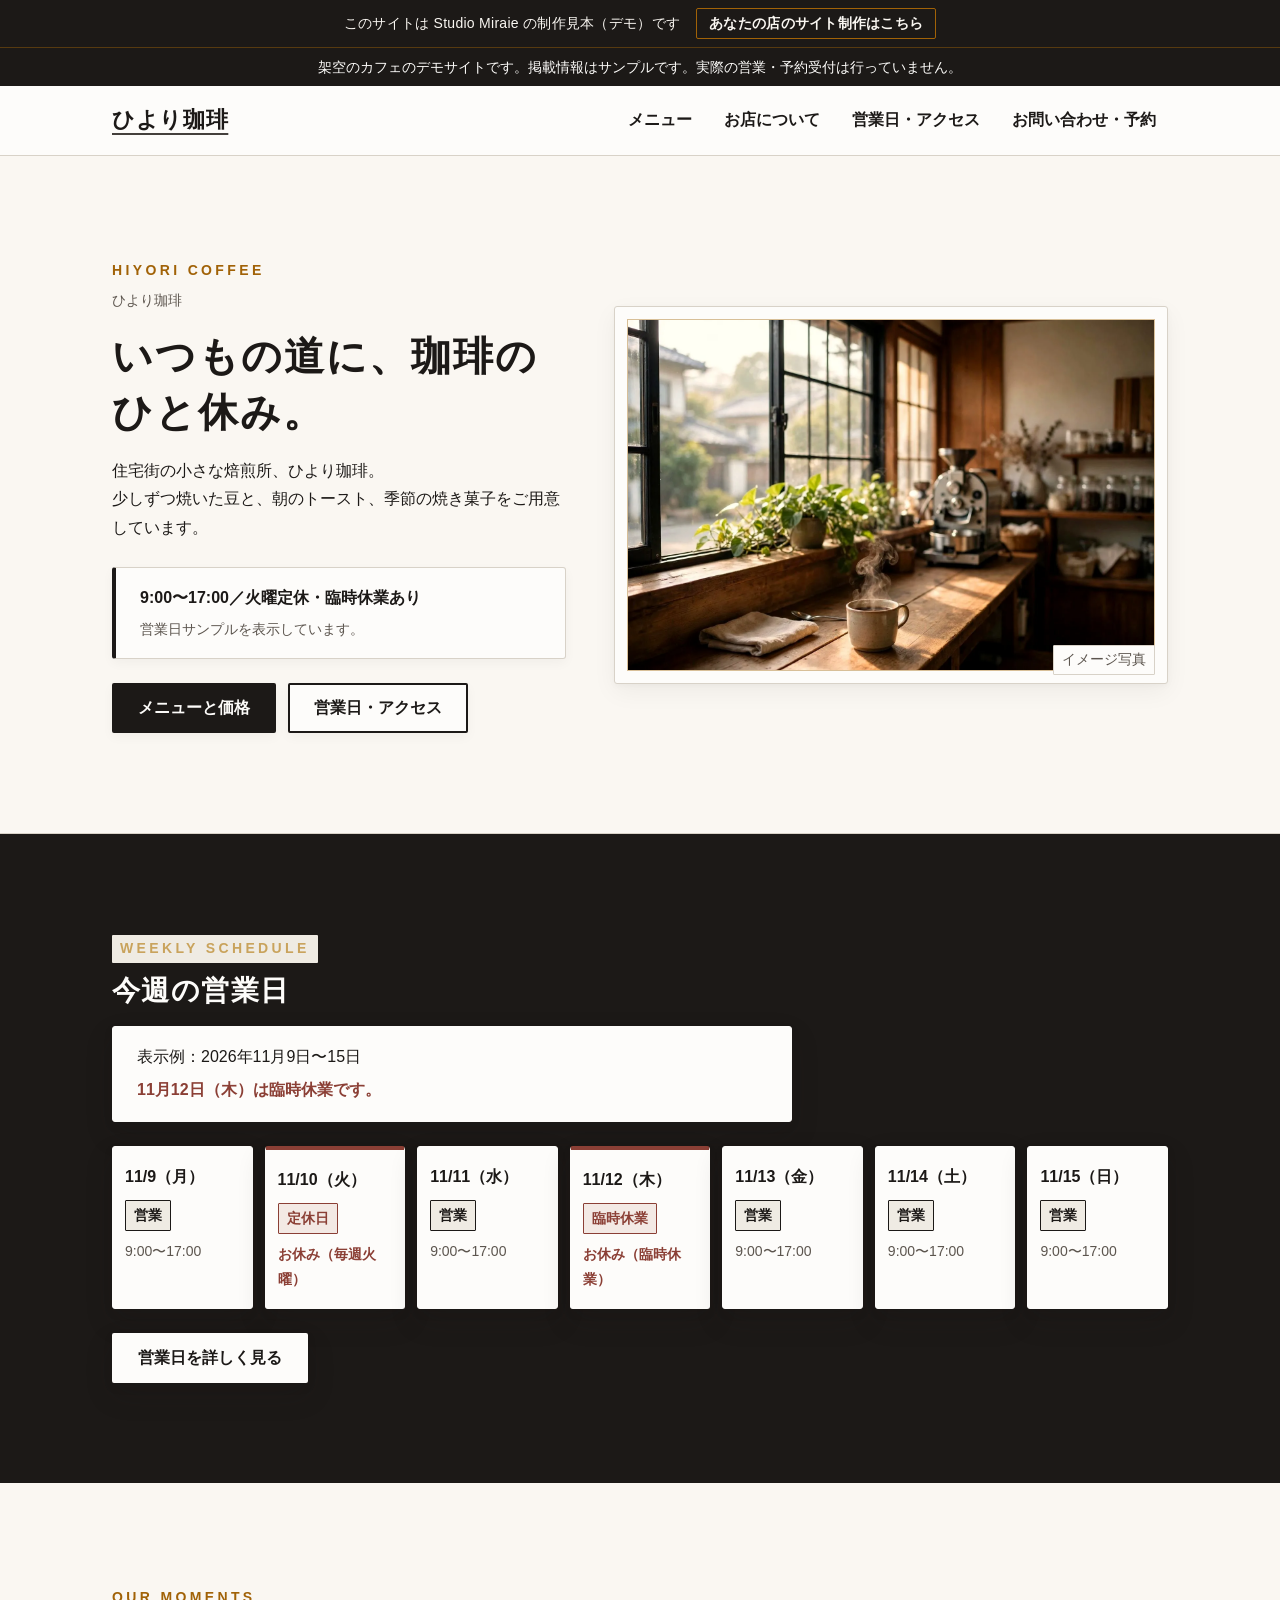
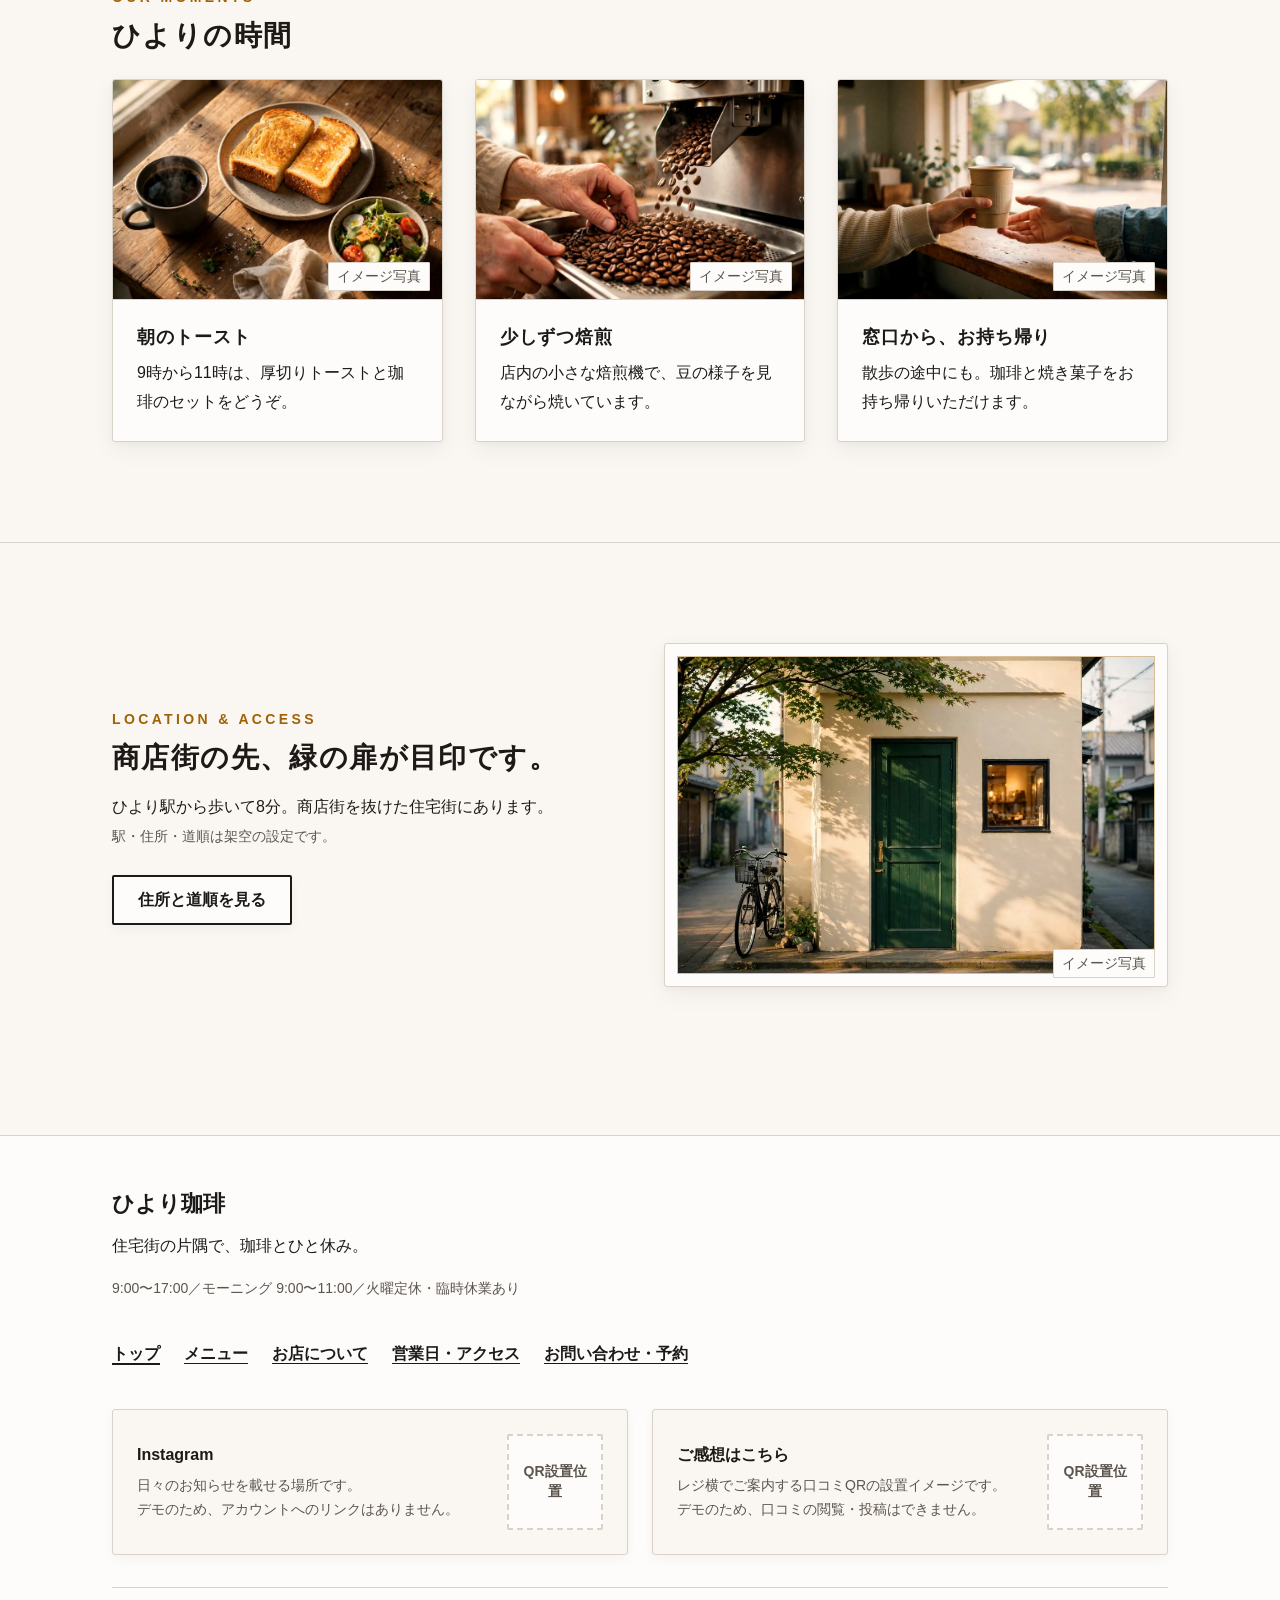
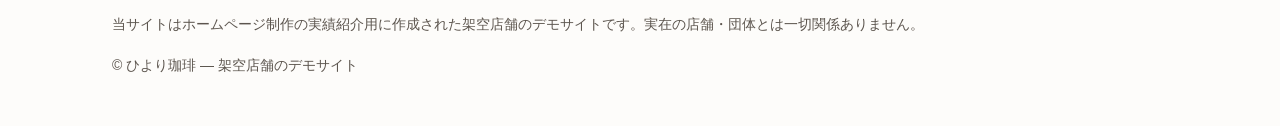
==== commit 35b52a44: "Deploy site: OGP/favicon/WebP/JSON-LD (LP audit 2026-11-22)" ====
--- a/index.html
+++ b/index.html
@@ -9,6 +9,41 @@
   <link rel="stylesheet" href="css/style.css">
   <script src="js/main.js" defer></script>
   <script src="js/business-hours.js" defer></script>
+  <link rel="icon" type="image/png" href="favicon.png">
+  <link rel="apple-touch-icon" href="favicon.png">
+  <meta property="og:type" content="website">
+  <meta property="og:site_name" content="ひより珈琲">
+  <meta property="og:title" content="トップ｜ひより珈琲（架空カフェのデモ）">
+  <meta property="og:description" content="住宅街の小さな焙煎所、ひより珈琲（架空のカフェのデモサイト）。少しずつ焼いた豆と朝のトースト、季節の焼き菓子、今週の営業日サンプルやアクセスをご案内します。">
+  <meta property="og:url" content="https://cafe.studiomiraie.com/">
+  <meta property="og:image" content="https://cafe.studiomiraie.com/og.jpg">
+  <meta name="twitter:card" content="summary_large_image">
+  <meta name="twitter:title" content="トップ｜ひより珈琲（架空カフェのデモ）">
+  <meta name="twitter:description" content="住宅街の小さな焙煎所、ひより珈琲（架空のカフェのデモサイト）。少しずつ焼いた豆と朝のトースト、季節の焼き菓子、今週の営業日サンプルやアクセスをご案内します。">
+  <meta name="twitter:image" content="https://cafe.studiomiraie.com/og.jpg">
+
+  <script type="application/ld+json">
+  {
+    "@context": "https://schema.org",
+    "@type": "CafeOrCoffeeShop",
+    "name": "ひより珈琲",
+    "url": "https://cafe.studiomiraie.com/",
+    "servesCuisine": "カフェ",
+    "address": {
+      "@type": "PostalAddress",
+      "addressCountry": "JP",
+      "addressRegion": "東京都",
+      "addressLocality": "ひより区",
+      "streetAddress": "こもれび町2-8-3"
+    },
+    "openingHoursSpecification": [{
+      "@type": "OpeningHoursSpecification",
+      "dayOfWeek": ["Monday", "Wednesday", "Thursday", "Friday", "Saturday", "Sunday"],
+      "opens": "09:00",
+      "closes": "17:00"
+    }]
+  }
+  </script>
 </head>
 <body>
   <a href="#main-content" class="skip-link">本文へ移動</a>
@@ -66,7 +101,7 @@
 
         <figure class="photo-frame hero-media">
           <img
-            src="images/hero-interior.jpg"
+            src="images/hero-interior.webp"
             alt="朝の光が差し込む窓際の木のカウンターと珈琲（イメージ写真）"
             width="1600"
             height="1067"
@@ -109,7 +144,7 @@
           <article class="photo-card">
             <div class="photo-card-media">
               <img
-                src="images/toast-set.jpg"
+                src="images/toast-set.webp"
                 alt="厚切りバタートーストとゆで卵、ブレンド珈琲のセット（イメージ写真）"
                 width="1600"
                 height="1067"
@@ -126,7 +161,7 @@
           <article class="photo-card">
             <div class="photo-card-media">
               <img
-                src="images/roasting.jpg"
+                src="images/roasting.webp"
                 alt="小さな焙煎機と珈琲豆を確かめる手元（イメージ写真）"
                 width="1600"
                 height="1067"
@@ -143,7 +178,7 @@
           <article class="photo-card">
             <div class="photo-card-media">
               <img
-                src="images/takeout.jpg"
+                src="images/takeout.webp"
                 alt="木の窓口から手渡すテイクアウト用の珈琲カップ（イメージ写真）"
                 width="1600"
                 height="1067"
@@ -177,7 +212,7 @@
 
         <figure class="photo-frame">
           <img
-            src="images/storefront.jpg"
+            src="images/storefront.webp"
             alt="住宅街にある緑の扉が目印の小さなカフェの外観（イメージ写真）"
             width="1600"
             height="1067"
